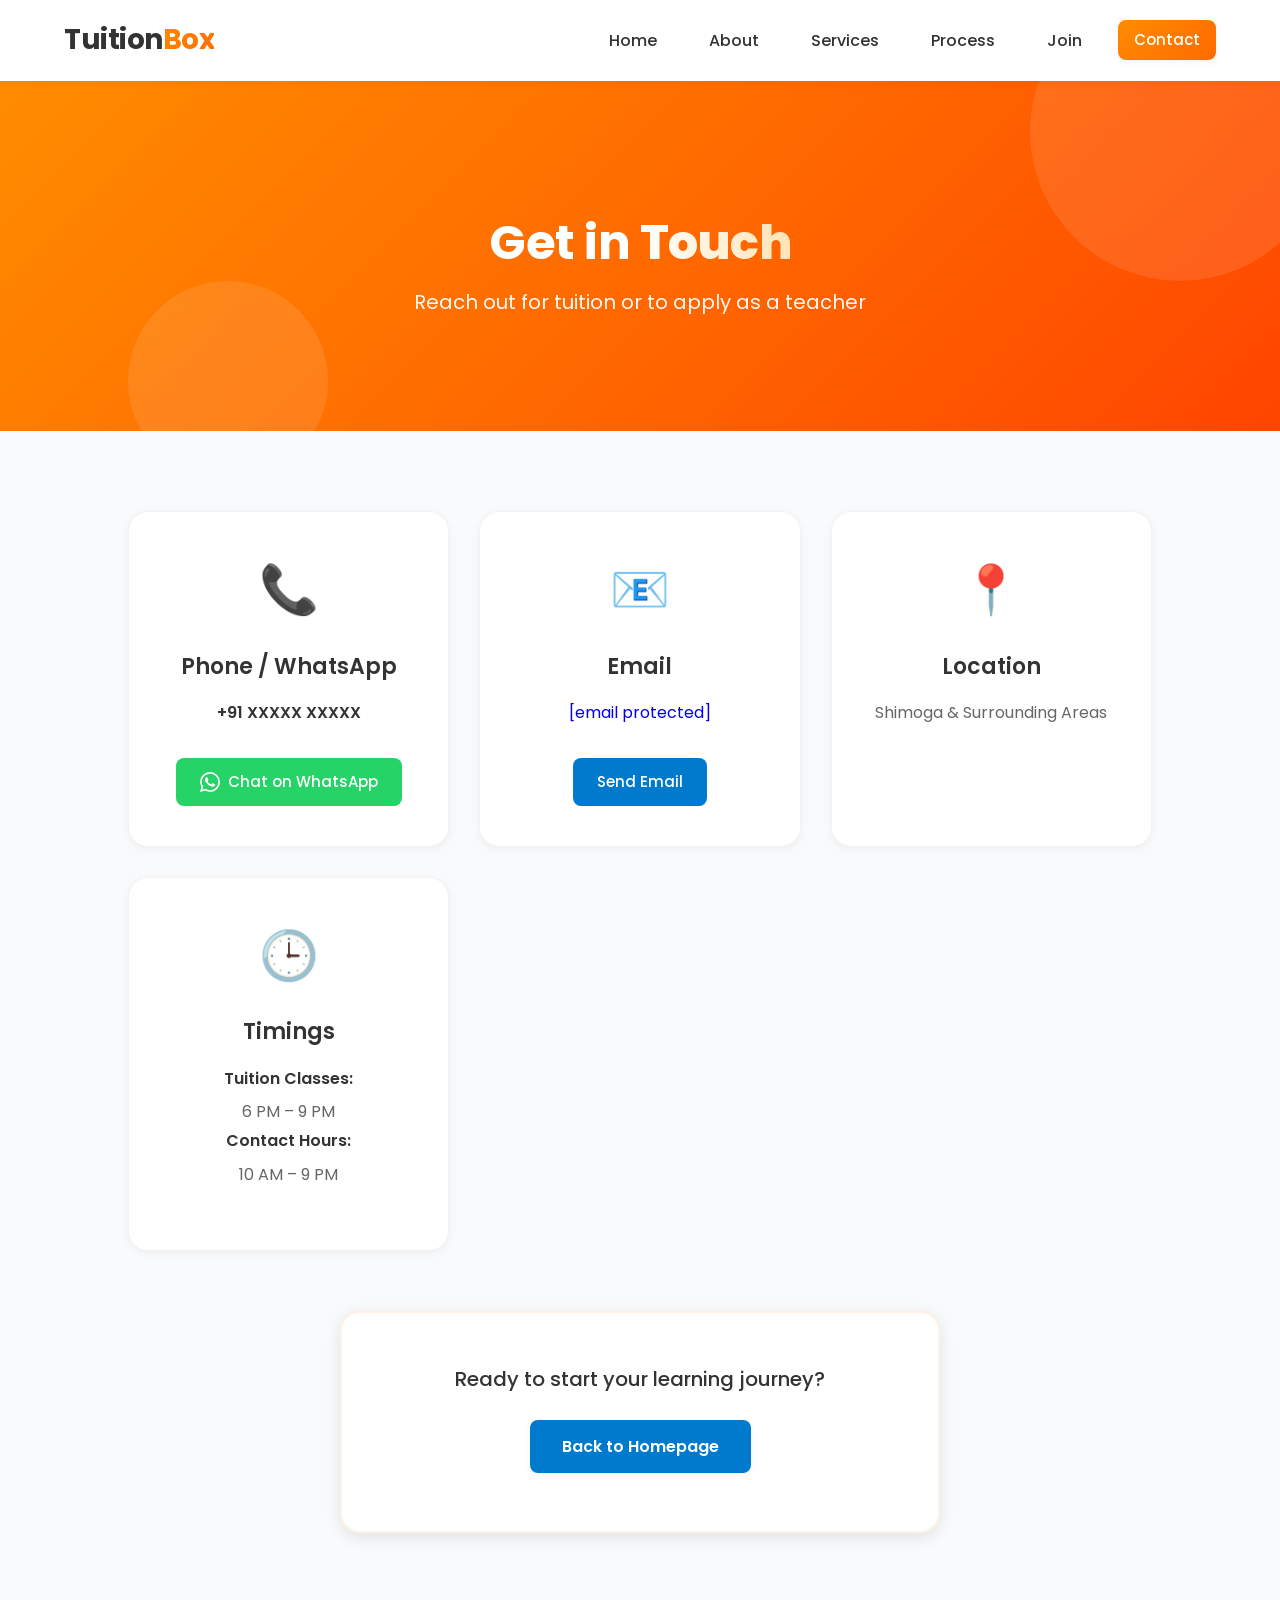
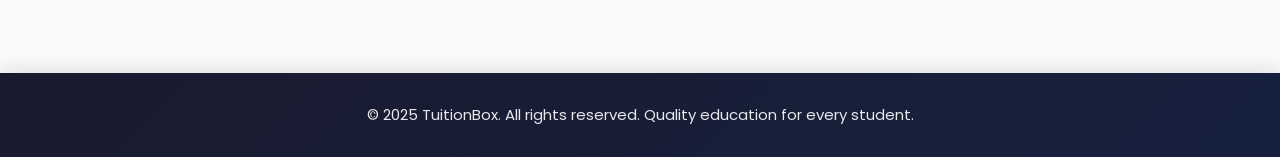
==== contact.html @ d770000a "first commit" ====
<!DOCTYPE html>
<html lang="en">

<head>
    <meta charset="UTF-8">
    <meta name="viewport" content="width=device-width, initial-scale=1.0">
    <meta name="description" content="Contact TuitionBox - Get in touch for tuition services or apply as a teacher">
    <link rel="icon" href="https://public-frontend-cos.metadl.com/mgx/img/favicon.png" type="image/png">
    <title>Contact – TuitionBox</title>
    <link rel="preconnect" href="https://fonts.googleapis.com">
    <link rel="preconnect" href="https://fonts.gstatic.com" crossorigin>
    <link href="https://fonts.googleapis.com/css2?family=Poppins:wght@300;400;500;600;700&display=swap" rel="stylesheet">
    <link rel="stylesheet" href="css/style.css">
    <link rel="stylesheet" href="css/contact.css">
</head>

<body>
    <!-- Navbar -->
    <nav class="navbar" role="navigation" aria-label="Main navigation">
        <div class="logo">
            Tuition<span>Box</span>
        </div>
        <button class="menu-toggle" aria-label="Toggle menu" aria-expanded="false">
            <span></span>
            <span></span>
            <span></span>
        </button>
        <div class="nav-links">
            <a href="index.html">Home</a>
            <a href="about.html">About</a>
            <a href="services.html">Services</a>
            <a href="process.html">Process</a>
            <a href="join.html">Join</a>
            <a href="contact.html" class="btn-orange">Contact</a>
        </div>
    </nav>

    <!-- Contact Hero Section -->
    <section class="contact-hero">
        <div class="contact-hero-content fade-in">
            <h1>Get in <span>Touch</span></h1>
            <p class="subtitle">Reach out for tuition or to apply as a teacher</p>
        </div>
        <div class="hero-decoration">
            <div class="floating-circle circle-1"></div>
            <div class="floating-circle circle-2"></div>
        </div>
    </section>

    <!-- Contact Page Content -->
    <section class="contact-page">
        <div class="contact-container">
            <div class="contact-card fade-in">
                <div class="card-icon">📞</div>
                <h3>Phone / WhatsApp</h3>
                <p class="contact-detail"><strong>+91 XXXXX XXXXX</strong></p>
                <a href="https://wa.me/91XXXXXXXXXX" target="_blank" class="btn-whatsapp" rel="noopener noreferrer">
                    <svg width="20" height="20" viewBox="0 0 24 24" fill="currentColor">
                        <path d="M17.472 14.382c-.297-.149-1.758-.867-2.03-.967-.273-.099-.471-.148-.67.15-.197.297-.767.966-.94 1.164-.173.199-.347.223-.644.075-.297-.15-1.255-.463-2.39-1.475-.883-.788-1.48-1.761-1.653-2.059-.173-.297-.018-.458.13-.606.134-.133.298-.347.446-.52.149-.174.198-.298.298-.497.099-.198.05-.371-.025-.52-.075-.149-.669-1.612-.916-2.207-.242-.579-.487-.5-.669-.51-.173-.008-.371-.01-.57-.01-.198 0-.52.074-.792.372-.272.297-1.04 1.016-1.04 2.479 0 1.462 1.065 2.875 1.213 3.074.149.198 2.096 3.2 5.077 4.487.709.306 1.262.489 1.694.625.712.227 1.36.195 1.871.118.571-.085 1.758-.719 2.006-1.413.248-.694.248-1.289.173-1.413-.074-.124-.272-.198-.57-.347m-5.421 7.403h-.004a9.87 9.87 0 01-5.031-1.378l-.361-.214-3.741.982.998-3.648-.235-.374a9.86 9.86 0 01-1.51-5.26c.001-5.45 4.436-9.884 9.888-9.884 2.64 0 5.122 1.03 6.988 2.898a9.825 9.825 0 012.893 6.994c-.003 5.45-4.437 9.884-9.885 9.884m8.413-18.297A11.815 11.815 0 0012.05 0C5.495 0 .16 5.335.157 11.892c0 2.096.547 4.142 1.588 5.945L.057 24l6.305-1.654a11.882 11.882 0 005.683 1.448h.005c6.554 0 11.89-5.335 11.893-11.893a11.821 11.821 0 00-3.48-8.413Z"/>
                    </svg>
                    Chat on WhatsApp
                </a>
            </div>

            <div class="contact-card fade-in-delay">
                <div class="card-icon">📧</div>
                <h3>Email</h3>
                <p class="contact-detail"><a href="/cdn-cgi/l/email-protection" class="__cf_email__" data-cfemail="abdfdec2dfc2c4c5c9c4d3ebccc6cac2c785c8c4c6">[email&#160;protected]</a></p>
                <a href="/cdn-cgi/l/email-protection#4632332f322f292824293e06212b272f2a6825292b" class="btn-email">Send Email</a>
            </div>

            <div class="contact-card fade-in-delay-2">
                <div class="card-icon">📍</div>
                <h3>Location</h3>
                <p class="contact-detail">Shimoga & Surrounding Areas</p>
            </div>

            <div class="contact-card fade-in-delay-3">
                <div class="card-icon">🕒</div>
                <h3>Timings</h3>
                <p class="contact-detail">
                    <strong>Tuition Classes:</strong> 6 PM – 9 PM<br>
                    <strong>Contact Hours:</strong> 10 AM – 9 PM
                </p>
            </div>
        </div>

        <div class="cta-box fade-in-delay-3">
            <p class="cta-text">Ready to start your learning journey?</p>
            <a href="index.html" class="btn-blue">Back to Homepage</a>
        </div>
    </section>

    <!-- Footer -->
    <footer>
        <p>&copy; 2025 TuitionBox. All rights reserved. Quality education for every student.</p>
    </footer>

    <script data-cfasync="false" src="/cdn-cgi/scripts/5c5dd728/cloudflare-static/email-decode.min.js"></script><script src="./script.js"></script>
</body>

</html>
---- css/style.css ----
/* ==================== RESET & BASE STYLES ==================== */
* {
    margin: 0;
    padding: 0;
    box-sizing: border-box;
}

:root {
    --primary-orange: #FF8C00;
    --primary-orange-hover: #FF7700;
    --primary-blue: #007ACC;
    --primary-blue-hover: #0061A8;
    --dark-bg: #1a1a2e;
    --light-bg: #F9FAFB;
    --card-bg: #ffffff;
    --text-dark: #333;
    --text-light: #666;
    --shadow-sm: 0 2px 8px rgba(0,0,0,0.05);
    --shadow-md: 0 4px 16px rgba(0,0,0,0.1);
    --shadow-lg: 0 8px 32px rgba(0,0,0,0.15);
    --transition: all 0.3s cubic-bezier(0.4, 0, 0.2, 1);
}

html {
    scroll-behavior: smooth;
}

body {
    font-family: 'Poppins', sans-serif;
    background: var(--light-bg);
    color: var(--text-dark);
    line-height: 1.6;
    overflow-x: hidden;
}

a {
    text-decoration: none;
    transition: var(--transition);
}

img {
    max-width: 100%;
    height: auto;
    display: block;
}

/* ==================== NAVBAR ==================== */
.navbar {
    display: flex;
    justify-content: space-between;
    align-items: center;
    padding: 18px 5%;
    background: rgba(255, 255, 255, 0.95);
    backdrop-filter: blur(10px);
    box-shadow: var(--shadow-sm);
    position: sticky;
    top: 0;
    z-index: 1000;
    transition: var(--transition);
}

.navbar:hover {
    box-shadow: var(--shadow-md);
}

.logo {
    font-size: 28px;
    font-weight: 700;
    color: var(--text-dark);
    letter-spacing: -0.5px;
}

.logo span {
    color: var(--primary-orange);
    background: linear-gradient(135deg, var(--primary-orange), #FF6A00);
    -webkit-background-clip: text;
    -webkit-text-fill-color: transparent;
    background-clip: text;
}

.nav-links {
    display: flex;
    align-items: center;
    gap: 8px;
}

.nav-links a {
    margin-left: 12px;
    font-weight: 500;
    color: var(--text-dark);
    padding: 8px 16px;
    border-radius: 8px;
    position: relative;
    overflow: hidden;
}

.nav-links a:not(.btn-orange)::before {
    content: '';
    position: absolute;
    bottom: 0;
    left: 50%;
    width: 0;
    height: 2px;
    background: var(--primary-orange);
    transition: var(--transition);
    transform: translateX(-50%);
}

.nav-links a:not(.btn-orange):hover::before {
    width: 80%;
}

.nav-links a:not(.btn-orange):hover {
    color: var(--primary-orange);
}

/* Menu Toggle Button */
.menu-toggle {
    display: none;
    flex-direction: column;
    gap: 5px;
    background: none;
    border: none;
    cursor: pointer;
    padding: 8px;
    z-index: 1001;
}

.menu-toggle span {
    width: 28px;
    height: 3px;
    background: var(--text-dark);
    border-radius: 3px;
    transition: var(--transition);
}

.menu-toggle.active span:nth-child(1) {
    transform: rotate(45deg) translate(8px, 8px);
}

.menu-toggle.active span:nth-child(2) {
    opacity: 0;
}

.menu-toggle.active span:nth-child(3) {
    transform: rotate(-45deg) translate(7px, -7px);
}

/* ==================== BUTTONS ==================== */
.btn-orange,
.btn-blue {
    padding: 12px 28px;
    border-radius: 10px;
    display: inline-block;
    font-weight: 600;
    font-size: 15px;
    position: relative;
    overflow: hidden;
    z-index: 1;
    box-shadow: var(--shadow-sm);
    transition: var(--transition);
}

.btn-orange::before,
.btn-blue::before {
    content: '';
    position: absolute;
    top: 0;
    left: 0;
    width: 0;
    height: 100%;
    background: rgba(255, 255, 255, 0.2);
    transition: var(--transition);
    z-index: -1;
}

.btn-orange:hover::before,
.btn-blue:hover::before {
    width: 100%;
}

.btn-orange {
    background: linear-gradient(135deg, var(--primary-orange), #FF6A00);
    color: #fff !important;
}

.btn-orange:hover {
    transform: translateY(-2px);
    box-shadow: 0 6px 20px rgba(255, 140, 0, 0.4);
}

.btn-blue {
    background: linear-gradient(135deg, var(--primary-blue), #0056A3);
    color: #fff !important;
}

.btn-blue:hover {
    transform: translateY(-2px);
    box-shadow: 0 6px 20px rgba(0, 122, 204, 0.4);
}

/* ==================== HERO SECTION ==================== */
.hero {
    background: linear-gradient(135deg, #FF8C00 0%, #FF6A00 50%, #FF4500 100%);
    padding: 140px 10% 120px;
    color: white;
    text-align: center;
    position: relative;
    overflow: hidden;
    min-height: 600px;
    display: flex;
    align-items: center;
    justify-content: center;
}

.hero-content {
    position: relative;
    z-index: 2;
    max-width: 800px;
}

.hero h1 {
    font-size: 56px;
    font-weight: 700;
    margin-bottom: 20px;
    line-height: 1.2;
    letter-spacing: -1px;
}

.hero h1 span {
    font-weight: 800;
    background: linear-gradient(to right, #fff, #FFE4B5);
    -webkit-background-clip: text;
    -webkit-text-fill-color: transparent;
    background-clip: text;
    display: inline-block;
    animation: shimmer 3s infinite;
}

@keyframes shimmer {
    0%, 100% { opacity: 1; }
    50% { opacity: 0.8; }
}

.hero p {
    font-size: 20px;
    max-width: 650px;
    margin: 20px auto;
    opacity: 0.95;
    font-weight: 400;
}

.hero-buttons {
    margin-top: 40px;
    display: flex;
    justify-content: center;
    gap: 20px;
    flex-wrap: wrap;
}

/* Floating Decorations */
.hero-decoration {
    position: absolute;
    top: 0;
    left: 0;
    width: 100%;
    height: 100%;
    pointer-events: none;
    z-index: 1;
}

.floating-circle {
    position: absolute;
    border-radius: 50%;
    background: rgba(255, 255, 255, 0.1);
    backdrop-filter: blur(20px);
    animation: float 6s ease-in-out infinite;
}

.circle-1 {
    width: 300px;
    height: 300px;
    top: -100px;
    right: -50px;
    animation-delay: 0s;
}

.circle-2 {
    width: 200px;
    height: 200px;
    bottom: -50px;
    left: 10%;
    animation-delay: 2s;
}

.circle-3 {
    width: 150px;
    height: 150px;
    top: 50%;
    left: -50px;
    animation-delay: 4s;
}

@keyframes float {
    0%, 100% {
        transform: translateY(0) rotate(0deg);
    }
    50% {
        transform: translateY(-30px) rotate(180deg);
    }
}

/* Fade In Animations */
.fade-in {
    animation: fadeIn 0.8s ease-out;
}

.fade-in-delay {
    animation: fadeIn 0.8s ease-out 0.3s both;
}

.fade-in-delay-2 {
    animation: fadeIn 0.8s ease-out 0.6s both;
}

@keyframes fadeIn {
    from {
        opacity: 0;
        transform: translateY(30px);
    }
    to {
        opacity: 1;
        transform: translateY(0);
    }
}

/* ==================== FEATURES SECTION ==================== */
.features {
    padding: 80px 10%;
    text-align: center;
    background: var(--light-bg);
}

.section-title {
    font-size: 42px;
    font-weight: 700;
    color: var(--text-dark);
    margin-bottom: 12px;
    letter-spacing: -0.5px;
}

.section-subtitle {
    font-size: 18px;
    color: var(--text-light);
    margin-bottom: 50px;
}

.feature-cards {
    display: grid;
    grid-template-columns: repeat(auto-fit, minmax(280px, 1fr));
    gap: 30px;
    margin-top: 50px;
}

.card {
    background: var(--card-bg);
    padding: 35px 25px;
    border-radius: 16px;
    box-shadow: var(--shadow-sm);
    transition: var(--transition);
    position: relative;
    overflow: hidden;
    border: 1px solid rgba(0, 0, 0, 0.05);
}

.card::before {
    content: '';
    position: absolute;
    top: 0;
    left: 0;
    width: 100%;
    height: 4px;
    background: linear-gradient(90deg, var(--primary-orange), var(--primary-blue));
    transform: scaleX(0);
    transition: var(--transition);
}

.card:hover::before {
    transform: scaleX(1);
}

.card:hover {
    transform: translateY(-8px) scale(1.02);
    box-shadow: var(--shadow-lg);
}

.card-icon {
    font-size: 48px;
    margin-bottom: 20px;
    display: inline-block;
    transition: var(--transition);
}

.card:hover .card-icon {
    transform: scale(1.2) rotate(5deg);
}

.card h3 {
    margin-bottom: 15px;
    font-size: 22px;
    font-weight: 600;
    color: var(--text-dark);
}

.card p {
    color: var(--text-light);
    font-size: 15px;
    line-height: 1.7;
}

/* ==================== FOOTER ==================== */
footer {
    background: linear-gradient(135deg, #1a1a2e, #16213e);
    color: white;
    padding: 30px 20px;
    text-align: center;
    margin-top: 60px;
    font-size: 15px;
    box-shadow: 0 -4px 20px rgba(0, 0, 0, 0.1);
}

footer p {
    opacity: 0.9;
}

/* ==================== RESPONSIVE DESIGN ==================== */
@media (max-width: 968px) {
    .navbar {
        padding: 15px 5%;
    }

    .hero h1 {
        font-size: 42px;
    }

    .hero p {
        font-size: 18px;
    }

    .section-title {
        font-size: 36px;
    }

    .feature-cards {
        grid-template-columns: repeat(auto-fit, minmax(250px, 1fr));
        gap: 25px;
    }
}

@media (max-width: 768px) {
    .menu-toggle {
        display: flex;
    }

    .nav-links {
        position: fixed;
        top: 70px;
        left: 0;
        width: 100%;
        background: rgba(255, 255, 255, 0.98);
        backdrop-filter: blur(10px);
        flex-direction: column;
        padding: 30px 0;
        box-shadow: var(--shadow-md);
        transform: translateX(-100%);
        transition: var(--transition);
        gap: 0;
    }

    .nav-links.active {
        transform: translateX(0);
    }

    .nav-links a {
        display: block;
        margin: 0;
        padding: 15px 30px;
        width: 100%;
        text-align: center;
        border-bottom: 1px solid rgba(0, 0, 0, 0.05);
    }

    .nav-links a.btn-orange {
        margin-top: 15px;
        width: calc(100% - 60px);
        margin-left: 30px;
        margin-right: 30px;
    }

    .hero {
        padding: 100px 5% 80px;
        min-height: 500px;
    }

    .hero h1 {
        font-size: 36px;
    }

    .hero p {
        font-size: 16px;
    }

    .hero-buttons {
        flex-direction: column;
        gap: 15px;
    }

    .hero-buttons a {
        width: 100%;
        max-width: 300px;
    }

    .features {
        padding: 60px 5%;
    }

    .section-title {
        font-size: 32px;
    }

    .feature-cards {
        grid-template-columns: 1fr;
        gap: 20px;
    }

    .floating-circle {
        display: none;
    }
}

@media (max-width: 480px) {
    .logo {
        font-size: 24px;
    }

    .hero h1 {
        font-size: 28px;
    }

    .hero p {
        font-size: 15px;
    }

    .section-title {
        font-size: 28px;
    }

    .btn-orange,
    .btn-blue {
        padding: 10px 24px;
        font-size: 14px;
    }
}

/* ==================== ACCESSIBILITY ==================== */
@media (prefers-reduced-motion: reduce) {
    *,
    *::before,
    *::after {
        animation-duration: 0.01ms !important;
        animation-iteration-count: 1 !important;
        transition-duration: 0.01ms !important;
    }
}

/* Focus styles for keyboard navigation */
a:focus-visible,
button:focus-visible {
    outline: 3px solid var(--primary-orange);
    outline-offset: 2px;
}
---- css/contact.css ----
/* ==================== CONTACT PAGE SPECIFIC STYLES ==================== */

/* Contact Hero Section */
.contact-hero {
    background: linear-gradient(135deg, #FF8C00 0%, #FF6A00 50%, #FF4500 100%);
    padding: 100px 10% 80px;
    color: white;
    text-align: center;
    position: relative;
    overflow: hidden;
    min-height: 350px;
    display: flex;
    align-items: center;
    justify-content: center;
}

.contact-hero-content {
    position: relative;
    z-index: 2;
    max-width: 800px;
}

.contact-hero h1 {
    font-size: 48px;
    font-weight: 700;
    margin-bottom: 15px;
    line-height: 1.2;
    letter-spacing: -0.5px;
}

.contact-hero h1 span {
    font-weight: 800;
    background: linear-gradient(to right, #fff, #FFE4B5);
    -webkit-background-clip: text;
    -webkit-text-fill-color: transparent;
    background-clip: text;
}

.contact-hero .subtitle {
    font-size: 20px;
    opacity: 0.95;
    font-weight: 400;
    margin-top: 10px;
}

/* Contact Page Content */
.contact-page {
    padding: 80px 10%;
    background: var(--light-bg);
}

.contact-container {
    display: grid;
    grid-template-columns: repeat(auto-fit, minmax(280px, 1fr));
    gap: 30px;
    max-width: 1200px;
    margin: 0 auto 60px;
}

/* Contact Cards */
.contact-card {
    background: white;
    padding: 40px 30px;
    border-radius: 20px;
    box-shadow: var(--shadow-sm);
    transition: var(--transition);
    border: 1px solid rgba(0, 0, 0, 0.05);
    text-align: center;
    position: relative;
    overflow: hidden;
}

.contact-card::before {
    content: '';
    position: absolute;
    top: 0;
    left: 0;
    width: 100%;
    height: 4px;
    background: linear-gradient(90deg, var(--primary-orange), var(--primary-blue));
    transform: scaleX(0);
    transition: var(--transition);
}

.contact-card:hover::before {
    transform: scaleX(1);
}

.contact-card:hover {
    transform: translateY(-8px);
    box-shadow: var(--shadow-lg);
}

.contact-card .card-icon {
    font-size: 48px;
    margin-bottom: 20px;
    display: inline-block;
    transition: var(--transition);
}

.contact-card:hover .card-icon {
    transform: scale(1.2) rotate(5deg);
}

.contact-card h3 {
    font-size: 22px;
    font-weight: 600;
    color: var(--text-dark);
    margin-bottom: 15px;
}

.contact-detail {
    color: var(--text-light);
    font-size: 16px;
    line-height: 1.8;
    margin-bottom: 20px;
}

.contact-detail strong {
    color: var(--text-dark);
    font-weight: 600;
    display: block;
    margin-bottom: 5px;
}

/* Contact Buttons */
.btn-whatsapp,
.btn-email {
    display: inline-flex;
    align-items: center;
    justify-content: center;
    gap: 8px;
    padding: 12px 24px;
    border-radius: 8px;
    font-weight: 500;
    font-size: 15px;
    text-decoration: none;
    transition: var(--transition);
    margin-top: 10px;
}

.btn-whatsapp {
    background: #25D366;
    color: white;
}

.btn-whatsapp:hover {
    background: #20BA5A;
    transform: translateY(-2px);
    box-shadow: 0 4px 12px rgba(37, 211, 102, 0.3);
}

.btn-email {
    background: var(--primary-blue);
    color: white;
}

.btn-email:hover {
    background: #0056b3;
    transform: translateY(-2px);
    box-shadow: 0 4px 12px rgba(0, 123, 255, 0.3);
}

/* CTA Box */
.cta-box {
    text-align: center;
    background: white;
    padding: 50px 40px;
    border-radius: 20px;
    box-shadow: var(--shadow-md);
    max-width: 600px;
    margin: 0 auto;
    border: 2px solid rgba(255, 140, 0, 0.1);
}

.cta-text {
    font-size: 20px;
    font-weight: 500;
    color: var(--text-dark);
    margin-bottom: 25px;
}

.btn-blue {
    display: inline-block;
    padding: 14px 32px;
    background: var(--primary-blue);
    color: white;
    text-decoration: none;
    border-radius: 8px;
    font-weight: 600;
    font-size: 16px;
    transition: var(--transition);
}

.btn-blue:hover {
    background: #0056b3;
    transform: translateY(-3px);
    box-shadow: 0 6px 20px rgba(0, 123, 255, 0.3);
}

/* ==================== RESPONSIVE DESIGN ==================== */
@media (max-width: 768px) {
    .contact-hero {
        padding: 80px 5% 60px;
        min-height: 300px;
    }

    .contact-hero h1 {
        font-size: 36px;
    }

    .contact-hero .subtitle {
        font-size: 18px;
    }

    .contact-page {
        padding: 60px 5%;
    }

    .contact-container {
        grid-template-columns: 1fr;
        gap: 25px;
    }

    .contact-card {
        padding: 35px 25px;
    }

    .contact-card .card-icon {
        font-size: 42px;
    }

    .cta-box {
        padding: 40px 30px;
    }

    .cta-text {
        font-size: 18px;
    }
}

@media (max-width: 480px) {
    .contact-hero h1 {
        font-size: 28px;
    }

    .contact-hero .subtitle {
        font-size: 16px;
    }

    .contact-card {
        padding: 30px 20px;
    }

    .contact-card h3 {
        font-size: 20px;
    }

    .contact-card .card-icon {
        font-size: 38px;
    }

    .btn-whatsapp,
    .btn-email {
        padding: 10px 20px;
        font-size: 14px;
    }

    .cta-box {
        padding: 35px 25px;
    }

    .cta-text {
        font-size: 16px;
    }

    .btn-blue {
        padding: 12px 28px;
        font-size: 15px;
    }
}

/* ==================== ANIMATIONS ==================== */
.fade-in {
    animation: fadeIn 0.8s ease-out;
}

.fade-in-delay {
    animation: fadeIn 0.8s ease-out 0.2s both;
}

.fade-in-delay-2 {
    animation: fadeIn 0.8s ease-out 0.4s both;
}

.fade-in-delay-3 {
    animation: fadeIn 0.8s ease-out 0.6s both;
}

@keyframes fadeIn {
    from {
        opacity: 0;
        transform: translateY(30px);
    }
    to {
        opacity: 1;
        transform: translateY(0);
    }
}

/* ==================== ACCESSIBILITY ==================== */
@media (prefers-reduced-motion: reduce) {
    .contact-card,
    .btn-whatsapp,
    .btn-email,
    .btn-blue,
    .contact-card .card-icon {
        transition: none;
        animation: none;
    }
}
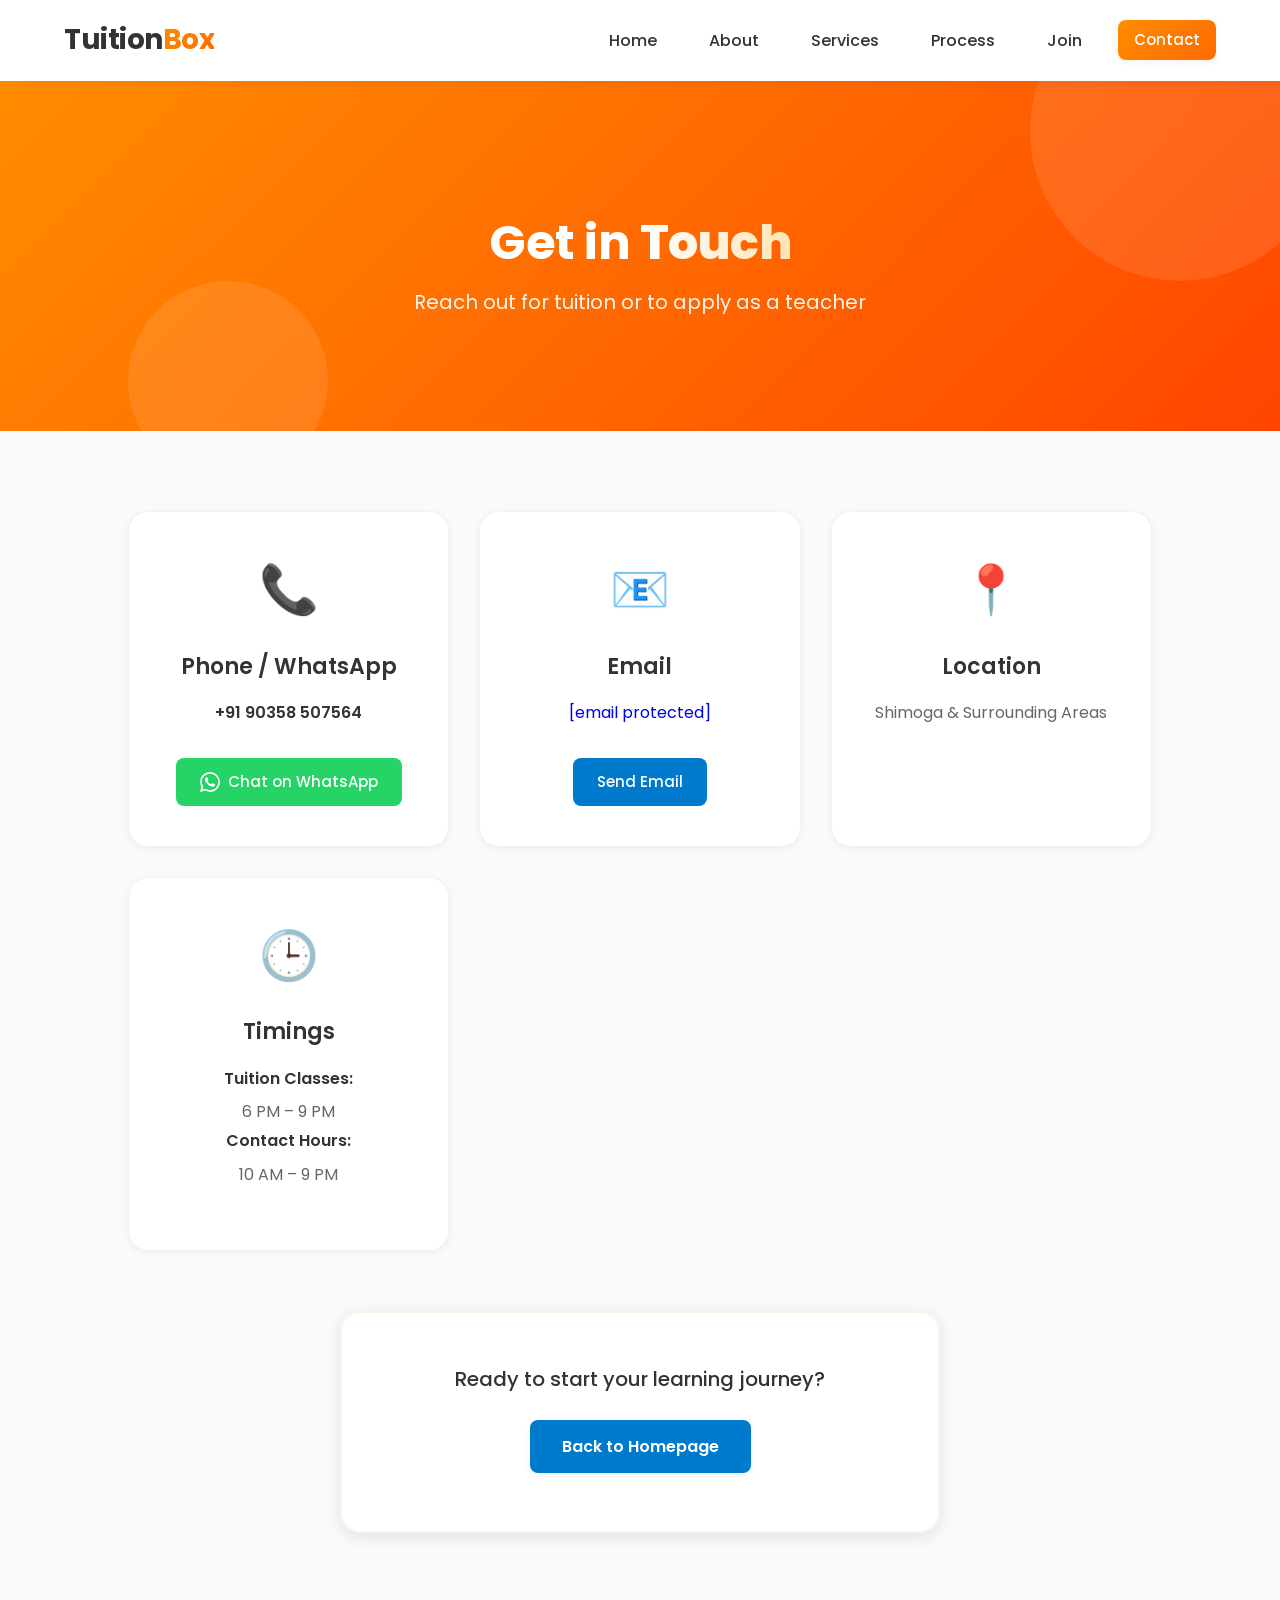
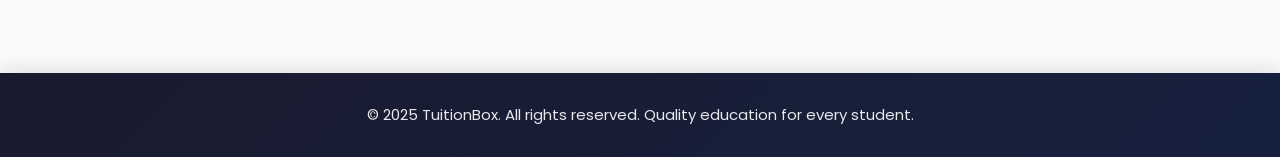
==== commit d2477296: "some changes" ====
--- a/contact.html
+++ b/contact.html
@@ -53,8 +53,8 @@
             <div class="contact-card fade-in">
                 <div class="card-icon">📞</div>
                 <h3>Phone / WhatsApp</h3>
-                <p class="contact-detail"><strong>+91 XXXXX XXXXX</strong></p>
-                <a href="https://wa.me/91XXXXXXXXXX" target="_blank" class="btn-whatsapp" rel="noopener noreferrer">
+                <p class="contact-detail"><strong>+91 90358 507564</strong></p>
+                <a href="https://wa.me/9190358507564" target="_blank" class="btn-whatsapp" rel="noopener noreferrer">
                     <svg width="20" height="20" viewBox="0 0 24 24" fill="currentColor">
                         <path d="M17.472 14.382c-.297-.149-1.758-.867-2.03-.967-.273-.099-.471-.148-.67.15-.197.297-.767.966-.94 1.164-.173.199-.347.223-.644.075-.297-.15-1.255-.463-2.39-1.475-.883-.788-1.48-1.761-1.653-2.059-.173-.297-.018-.458.13-.606.134-.133.298-.347.446-.52.149-.174.198-.298.298-.497.099-.198.05-.371-.025-.52-.075-.149-.669-1.612-.916-2.207-.242-.579-.487-.5-.669-.51-.173-.008-.371-.01-.57-.01-.198 0-.52.074-.792.372-.272.297-1.04 1.016-1.04 2.479 0 1.462 1.065 2.875 1.213 3.074.149.198 2.096 3.2 5.077 4.487.709.306 1.262.489 1.694.625.712.227 1.36.195 1.871.118.571-.085 1.758-.719 2.006-1.413.248-.694.248-1.289.173-1.413-.074-.124-.272-.198-.57-.347m-5.421 7.403h-.004a9.87 9.87 0 01-5.031-1.378l-.361-.214-3.741.982.998-3.648-.235-.374a9.86 9.86 0 01-1.51-5.26c.001-5.45 4.436-9.884 9.888-9.884 2.64 0 5.122 1.03 6.988 2.898a9.825 9.825 0 012.893 6.994c-.003 5.45-4.437 9.884-9.885 9.884m8.413-18.297A11.815 11.815 0 0012.05 0C5.495 0 .16 5.335.157 11.892c0 2.096.547 4.142 1.588 5.945L.057 24l6.305-1.654a11.882 11.882 0 005.683 1.448h.005c6.554 0 11.89-5.335 11.893-11.893a11.821 11.821 0 00-3.48-8.413Z"/>
                     </svg>
@@ -62,12 +62,21 @@
                 </a>
             </div>
 
-            <div class="contact-card fade-in-delay">
-                <div class="card-icon">📧</div>
-                <h3>Email</h3>
-                <p class="contact-detail"><a href="/cdn-cgi/l/email-protection" class="__cf_email__" data-cfemail="abdfdec2dfc2c4c5c9c4d3ebccc6cac2c785c8c4c6">[email&#160;protected]</a></p>
-                <a href="/cdn-cgi/l/email-protection#4632332f322f292824293e06212b272f2a6825292b" class="btn-email">Send Email</a>
-            </div>
+           <div class="contact-card fade-in-delay">
+    <div class="card-icon">📧</div>
+    <h3>Email</h3>
+    <p class="contact-detail">
+        <a href="/cdn-cgi/l/email-protection" 
+           class="__cf_email__" 
+           data-cfemail="eb878b9f828f898884899eab8c868a8287c5888486">
+            [email&#160;protected]
+        </a>
+    </p>
+    <a href="/cdn-cgi/l/email-protection#9de1c8cac4ccebdcf3fdfcd2fafc" class="btn-email">
+        Send Email
+    </a>
+</div>
+
 
             <div class="contact-card fade-in-delay-2">
                 <div class="card-icon">📍</div>
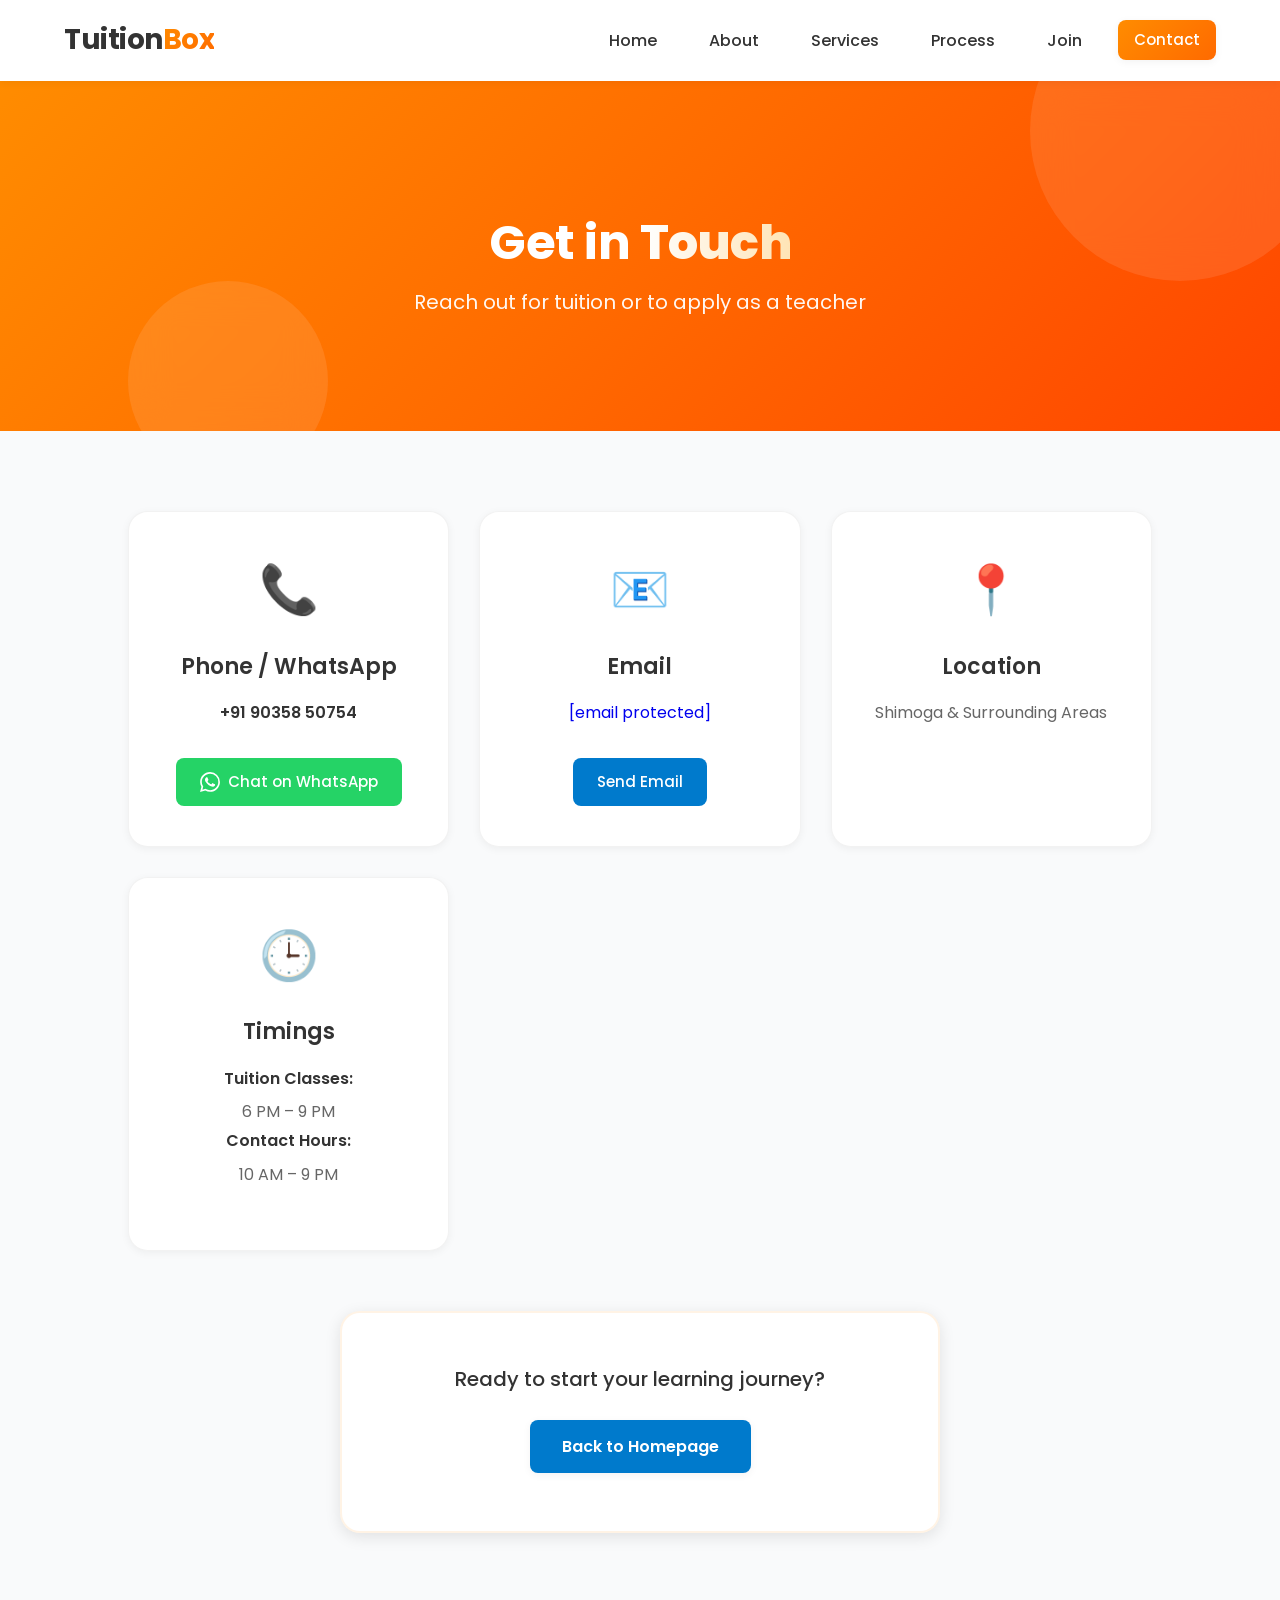
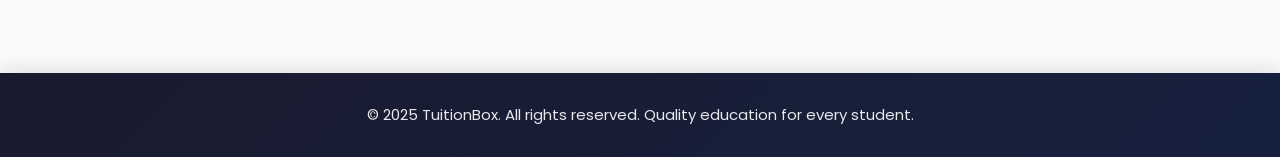
==== commit 5f580a4b: "some changes" ====
--- a/contact.html
+++ b/contact.html
@@ -53,7 +53,7 @@
             <div class="contact-card fade-in">
                 <div class="card-icon">📞</div>
                 <h3>Phone / WhatsApp</h3>
-                <p class="contact-detail"><strong>+91 90358 507564</strong></p>
+                <p class="contact-detail"><strong>+91 90358 50754</strong></p>
                 <a href="https://wa.me/9190358507564" target="_blank" class="btn-whatsapp" rel="noopener noreferrer">
                     <svg width="20" height="20" viewBox="0 0 24 24" fill="currentColor">
                         <path d="M17.472 14.382c-.297-.149-1.758-.867-2.03-.967-.273-.099-.471-.148-.67.15-.197.297-.767.966-.94 1.164-.173.199-.347.223-.644.075-.297-.15-1.255-.463-2.39-1.475-.883-.788-1.48-1.761-1.653-2.059-.173-.297-.018-.458.13-.606.134-.133.298-.347.446-.52.149-.174.198-.298.298-.497.099-.198.05-.371-.025-.52-.075-.149-.669-1.612-.916-2.207-.242-.579-.487-.5-.669-.51-.173-.008-.371-.01-.57-.01-.198 0-.52.074-.792.372-.272.297-1.04 1.016-1.04 2.479 0 1.462 1.065 2.875 1.213 3.074.149.198 2.096 3.2 5.077 4.487.709.306 1.262.489 1.694.625.712.227 1.36.195 1.871.118.571-.085 1.758-.719 2.006-1.413.248-.694.248-1.289.173-1.413-.074-.124-.272-.198-.57-.347m-5.421 7.403h-.004a9.87 9.87 0 01-5.031-1.378l-.361-.214-3.741.982.998-3.648-.235-.374a9.86 9.86 0 01-1.51-5.26c.001-5.45 4.436-9.884 9.888-9.884 2.64 0 5.122 1.03 6.988 2.898a9.825 9.825 0 012.893 6.994c-.003 5.45-4.437 9.884-9.885 9.884m8.413-18.297A11.815 11.815 0 0012.05 0C5.495 0 .16 5.335.157 11.892c0 2.096.547 4.142 1.588 5.945L.057 24l6.305-1.654a11.882 11.882 0 005.683 1.448h.005c6.554 0 11.89-5.335 11.893-11.893a11.821 11.821 0 00-3.48-8.413Z"/>
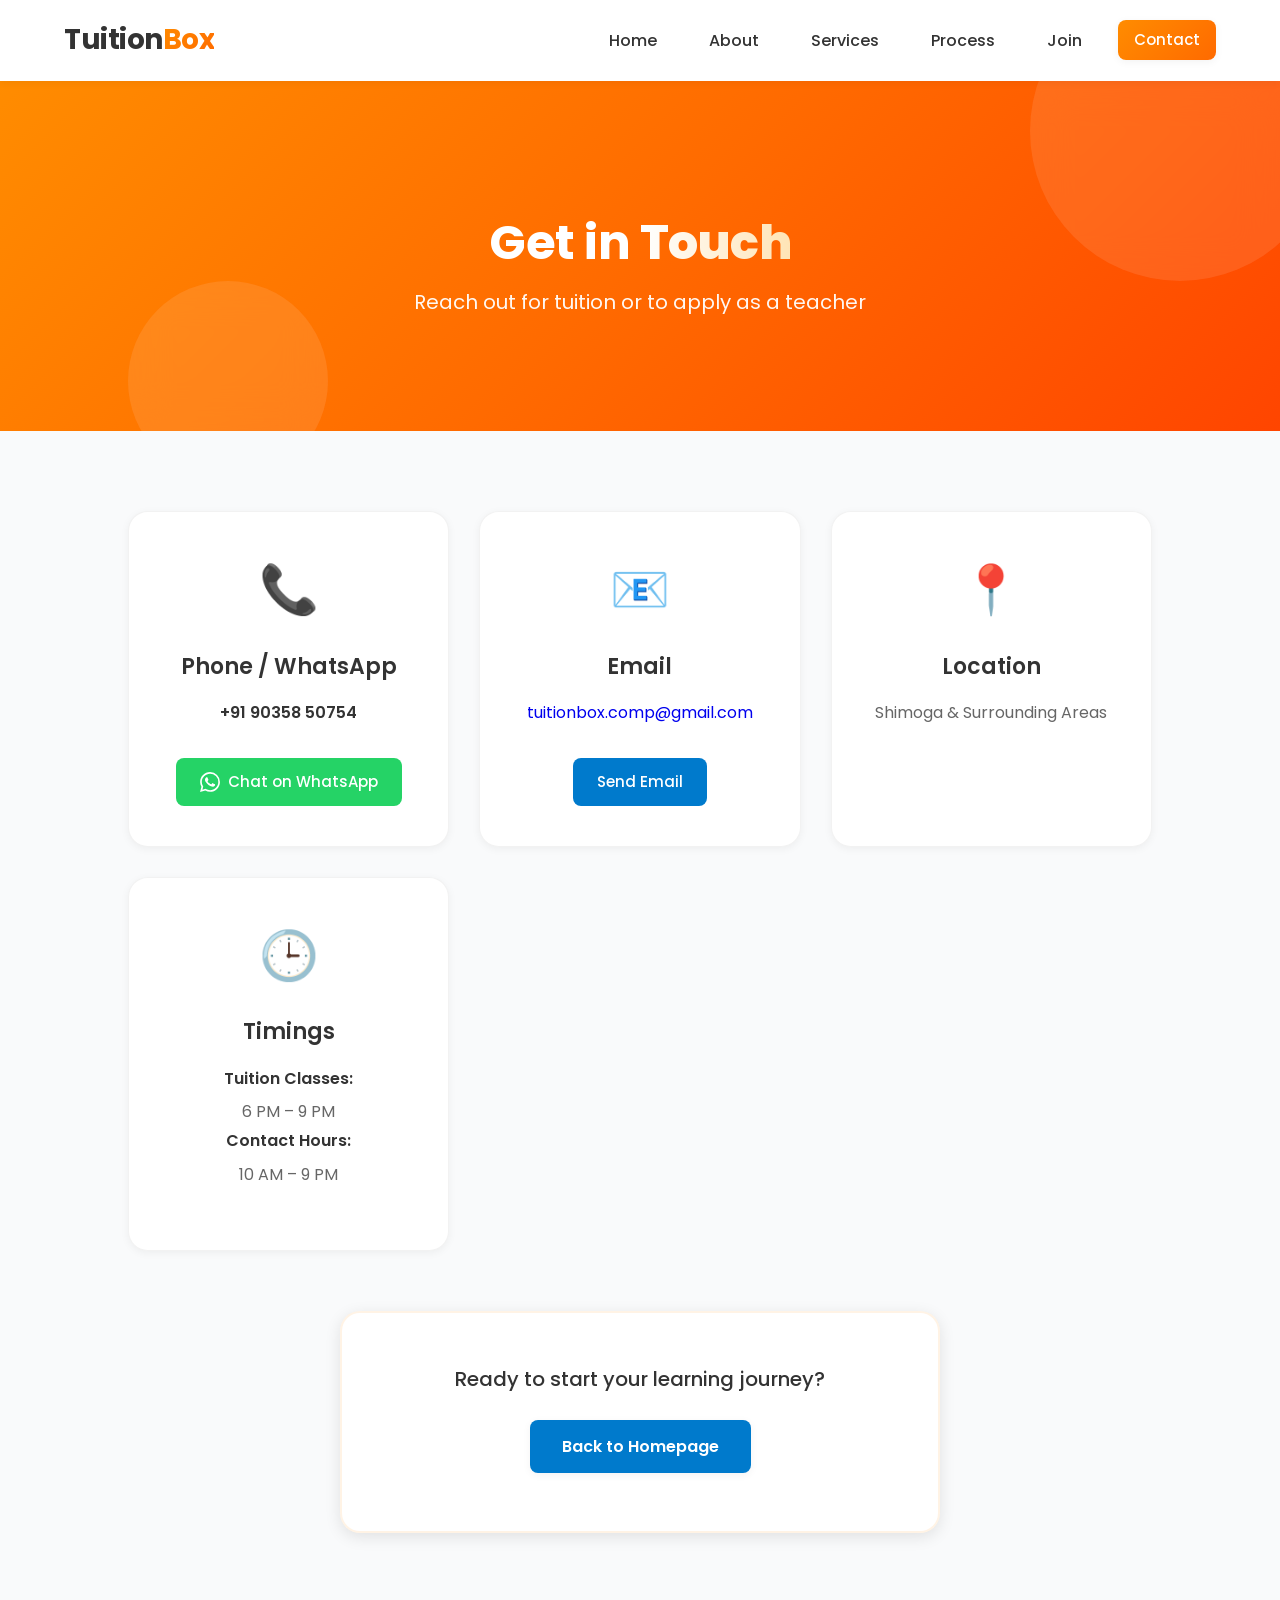
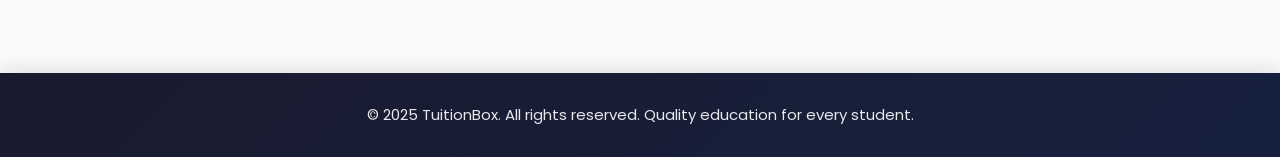
==== commit 68fdccf0: "some changes" ====
--- a/contact.html
+++ b/contact.html
@@ -66,16 +66,13 @@
     <div class="card-icon">📧</div>
     <h3>Email</h3>
     <p class="contact-detail">
-        <a href="/cdn-cgi/l/email-protection" 
-           class="__cf_email__" 
-           data-cfemail="eb878b9f828f898884899eab8c868a8287c5888486">
-            [email&#160;protected]
-        </a>
+        <a href="mailto:tuitionbox.comp@gmail.com">tuitionbox.comp@gmail.com</a>
     </p>
-    <a href="/cdn-cgi/l/email-protection#9de1c8cac4ccebdcf3fdfcd2fafc" class="btn-email">
+    <a href="mailto:tuitionbox.comp@gmail.com" class="btn-email">
         Send Email
     </a>
 </div>
+
 
 
             <div class="contact-card fade-in-delay-2">
